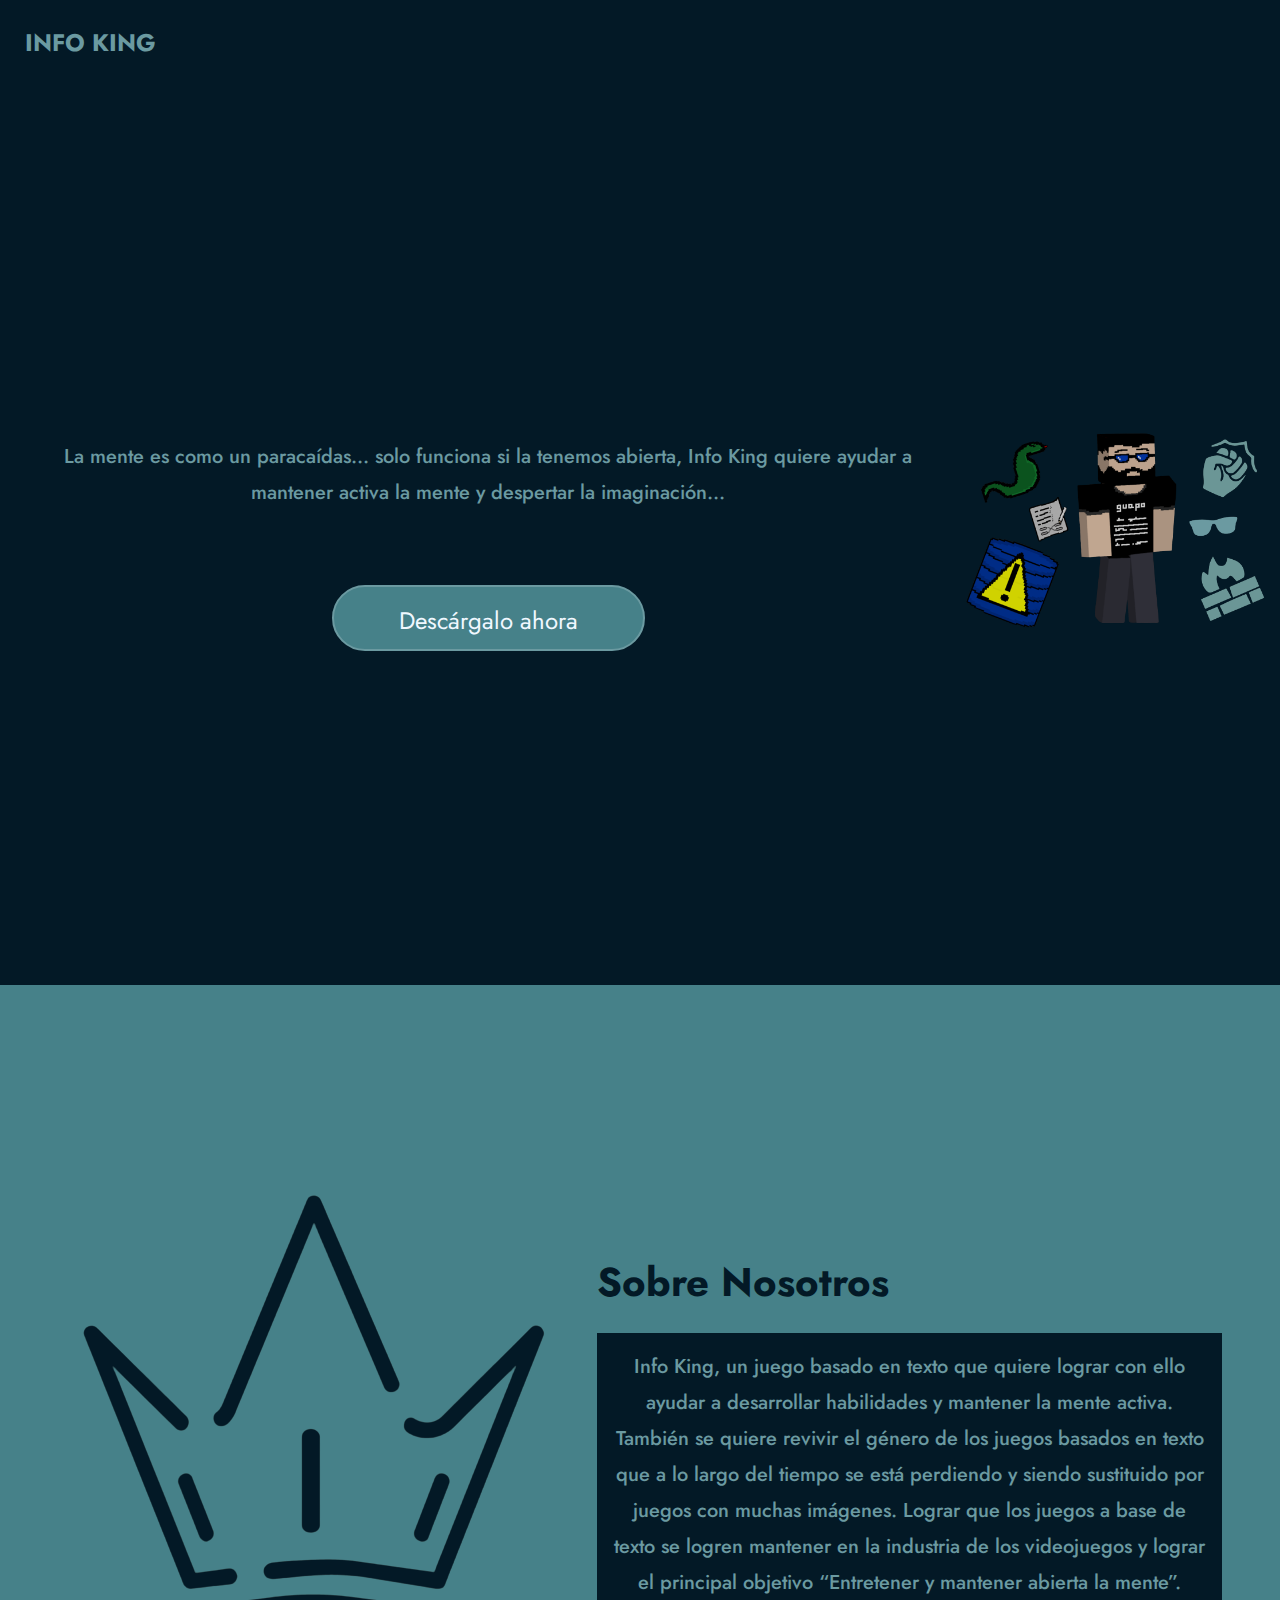
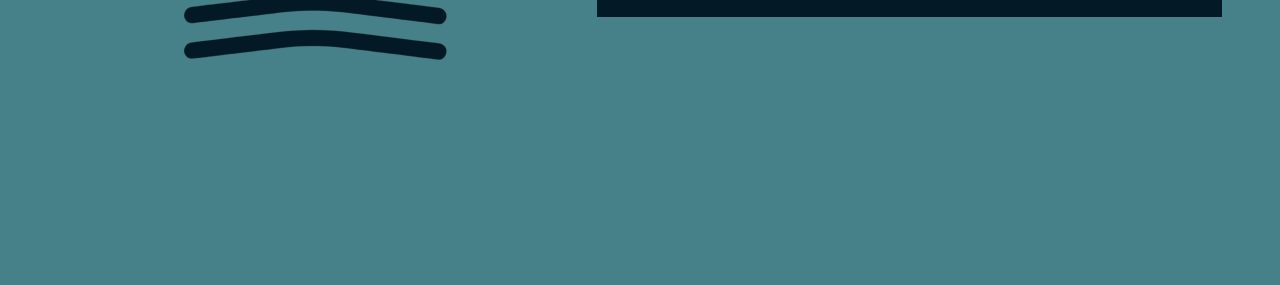
==== index.html @ e47e90f5 "Landing Page" ====
<!DOCTYPE html>
<html lang="en">
<head>
    <meta charset="UTF-8">
    <meta name="viewport" content="width=device-width, initial-scale=1.0">
    <link rel="stylesheet" href="assets/css/style.css">
    <link rel="shortcut icon" href="./img/logoinfoking-removebg-preview.ico" type="image/x-icon">

    <title> Info King </title>
</head>
<body>
    <nav id="backnav">
        <h2 id="title"> INFO KING </h2>
    </nav>
    <section id="background">
        <div id="inicio">
            <h2 id="titulo1">
                La mente es como un paracaídas… solo funciona si la tenemos abierta, Info
                King quiere ayudar a mantener activa la mente y despertar la imaginación…
            </h2>
            <div id="contbtn">
                <button class="btn">
                    Descárgalo ahora
                </button>
            </div>
        </div>
        <div>
            <img id="logo" src="./img/imgprincipal-removebg-preview.png" alt="Logo Info King">
        </div>
    </section>
    <section id="background1">
        <img id="imglogo" src="./img/logoblue.png" alt="logo">
        <div id="Info">
            <h1 id="title2">
                Sobre Nosotros
            </h1>
            <div id="conttitule2">
                <h2 id="titulo2">
                    Info King, un juego basado en texto que quiere lograr con ello ayudar a
                    desarrollar habilidades y mantener la mente activa. También se quiere revivir
                    el género de los juegos basados en texto que a lo largo del tiempo se está
                    perdiendo y siendo sustituido por juegos con muchas imágenes.
                    Lograr que los juegos a base de texto se logren mantener en la industria de
                    los videojuegos y lograr el principal objetivo “Entretener y mantener abierta la
                    mente”.
                </h2>
            </div>
        </div>
    </section>
</body>
</html>
---- assets/css/style.css ----
@import url('https://fonts.googleapis.com/css2?family=Jost:wght@400;500;600;700&display=swap');

*{
    box-sizing: border-box;
    margin: 0;
    font-family: 'Jost', sans-serif;

}
#backnav {
    background-color: #031926;
    background-repeat: no-repeat;
    background-size: cover;
    background-position: center;
}
#background {
    background-color: #031926;
    background-repeat: no-repeat;
    background-size: cover ;
    background-position: center;

    width: 100%;
    min-height: 100vh;

    display: flex;
    flex-direction: row;
    align-items: center;
    align-content: center;
}

#background1 {
    background-color: #468189;
    background-repeat: no-repeat;
    background-size: cover;
    background-position: center;
    width: 100%;
    min-height: 100vh;

    display: flex;
    flex-direction: row;
    align-items: center;
    align-content: center;
}


#title {
    color: #6B9AA1;
    font-family: 'Jost', sans-serif;
    padding: 25px;
}

#titulo1 {
    color: #6B9AA1;
    font-family: 'Jost', sans-serif;
    padding: 20px;
    text-align: center;
    position: relative;
    font-size: 20px;
    font-weight: 500;
    line-height: 36px;
}

#title2 {
    color: #031926;
    font-family: 'Jost', sans-serif;
    font-weight: bold;
    font-size: 40px;
    margin-left: 5%;
    margin-bottom: 3%;
}
#titulo2 {
    color: #6B9AA1;
    font-family: 'Jost', sans-serif;
    padding: 16px;
    text-align: center;
    position: relative;
    font-size: 20px;
    font-weight: 500;
    line-height: 36px;
}

#conttitule2 {
    background-color: #031926;
    margin-left: 5%;
    margin-right: 8%;
}

.btn {
    padding: 1rem;
    width: 313px;
    height: 66px;

    border-radius: 50px;
    color: aliceblue;
    border: 2px solid #6B9AA1;
    position: relative;

    font-size: 1.5rem;
    background-color:  #468189;
}

.btn:hover {
    background-color: #6B9AA1;
    color: aliceblue;
}

#inicio {
    display: flex;
    flex-direction: column;
    align-items: center;
    align-content: center;
    width: 50%;
    min-width: 100vh;
    margin-left: 3%;

}

#logo {
    height: 100%;
    width: 100%;
    margin-left: 2%
}

.opacity {
    width: 100%;
    min-height: 100vh;
    margin: 0;
    position:absolute ;
    background-color: #031926;
    opacity: 60%;
}

#contbtn {
    padding-top: 6%;
}

#imglogo {
    margin-left: 5%;
}

@media only screen and (max-width : 901px) {
    #background {
        flex-direction: column-reverse;
        min-width: 100vh;
        align-items: flex-start;
        justify-content: center;
        align-items: center;
    }
}
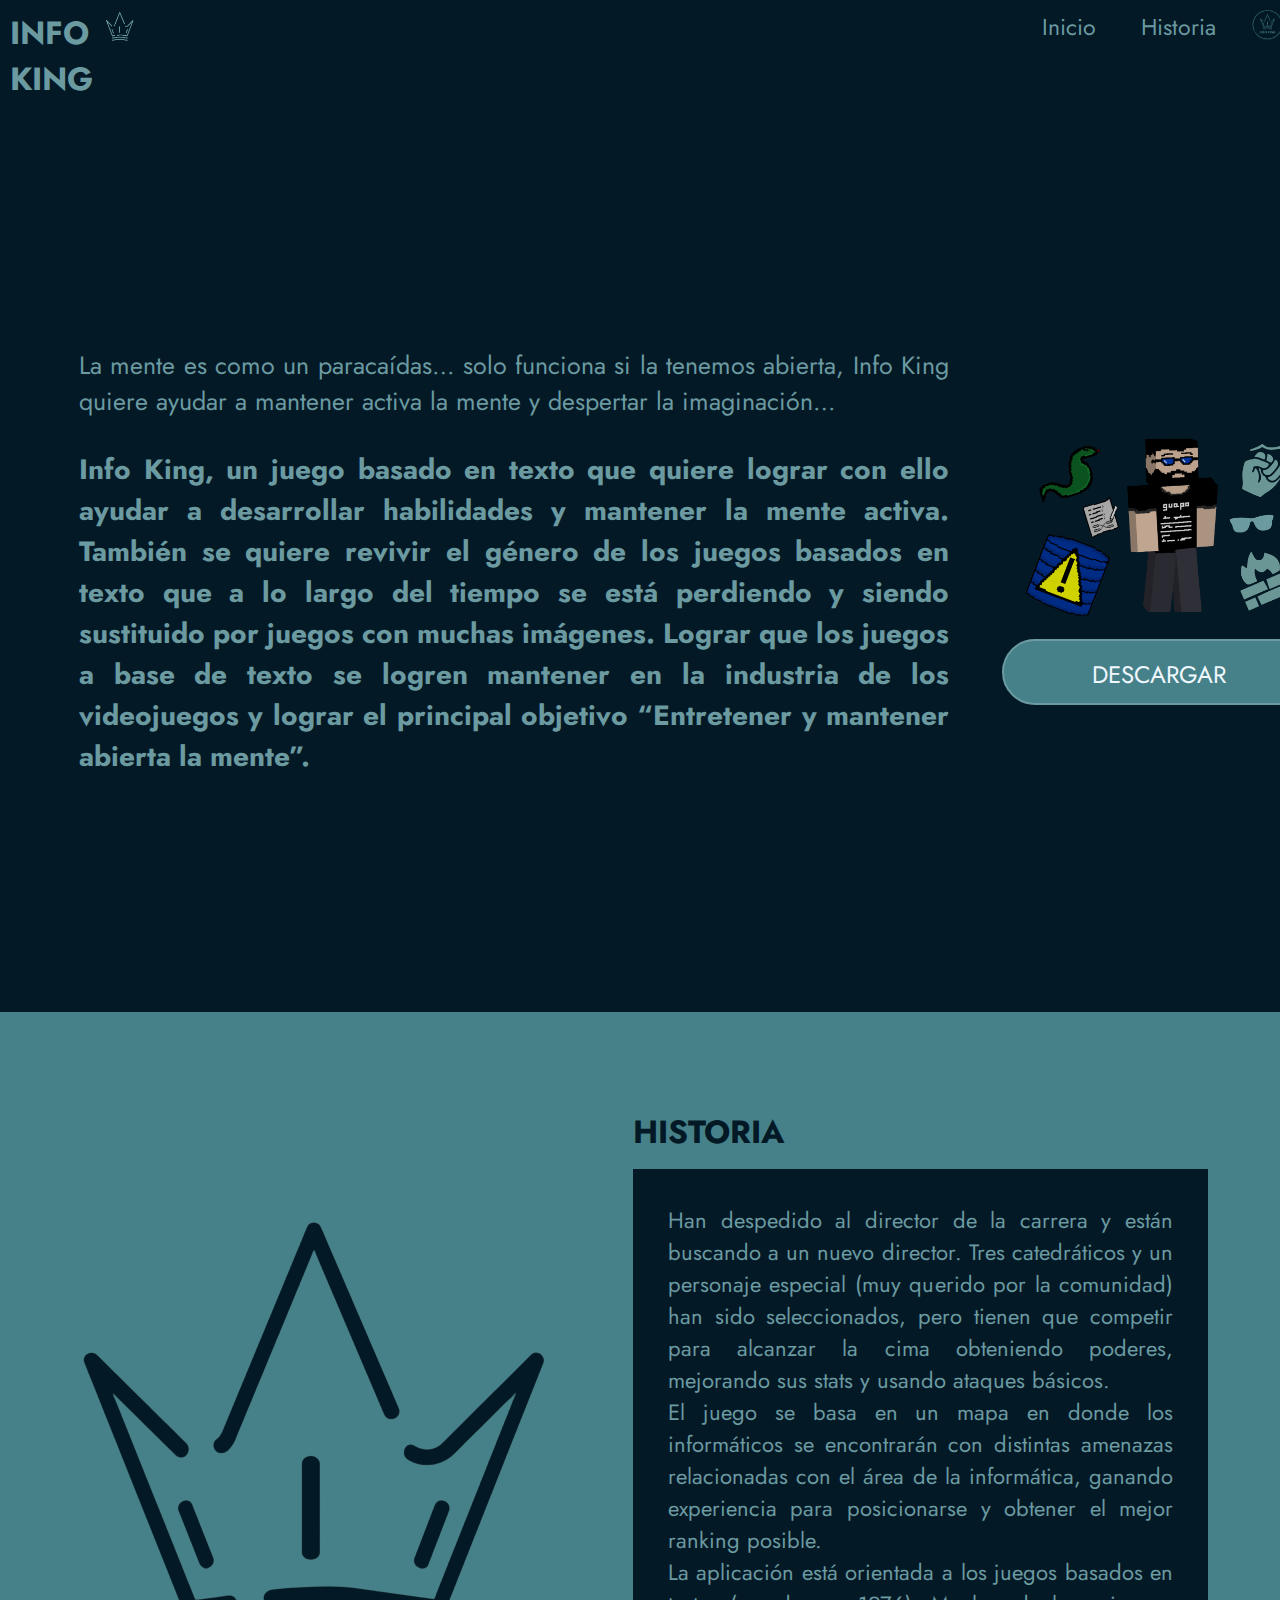
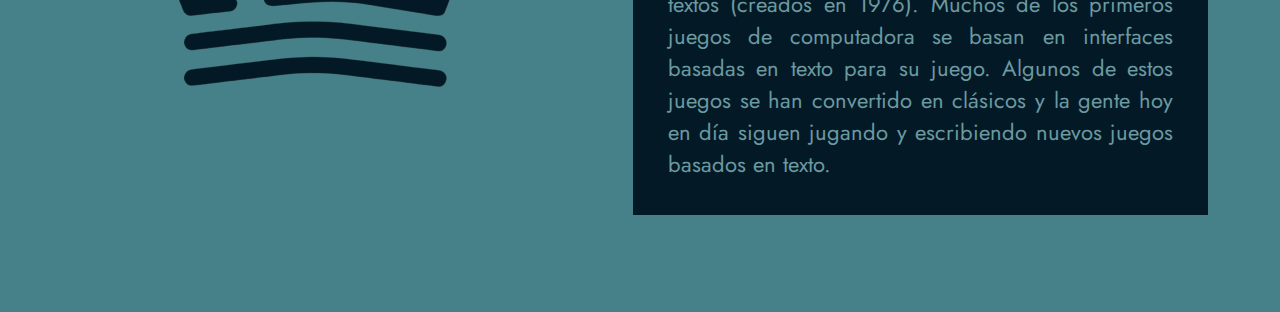
==== commit f0a34543: "Landing Page" ====
--- a/index.html
+++ b/index.html
@@ -7,43 +7,70 @@
     <link rel="shortcut icon" href="./img/logoinfoking-removebg-preview.ico" type="image/x-icon">
 
     <title> Info King </title>
+    <nav id="backnav">
+        <h1 id="title"> INFO KING</h1>
+        <img id="imgnav" src="./img/logik.png" alt="logonav">
+        <div id="contnav">
+            <a class="nav" href="#background"> Inicio </a>
+            <a class="nav" href="#background1"> Historia </a>
+            <img id="imgnav1" src="./img/logo_infoking (2).png" alt="logonav">
+
+        </div>
+    </nav>
 </head>
-<body>
-    <nav id="backnav">
-        <h2 id="title"> INFO KING </h2>
-    </nav>
+<body id="body">
+
     <section id="background">
         <div id="inicio">
-            <h2 id="titulo1">
+            <p id="titulo1">
                 La mente es como un paracaídas… solo funciona si la tenemos abierta, Info
                 King quiere ayudar a mantener activa la mente y despertar la imaginación…
-            </h2>
+            </p>
+            <p id="titulo2">
+                Info King, un juego basado en texto que quiere lograr con ello ayudar a
+                desarrollar habilidades y mantener la mente activa. También se quiere revivir
+                el género de los juegos basados en texto que a lo largo del tiempo se está
+                perdiendo y siendo sustituido por juegos con muchas imágenes.
+                Lograr que los juegos a base de texto se logren mantener en la industria de
+                los videojuegos y lograr el principal objetivo “Entretener y mantener abierta la
+                mente”.
+            </p>
+        </div>
+            
+        <div id="contlogbtn">
+            <img id="logo" src="./img/imgprincipal-removebg-preview.png" alt="Logo Info King">
             <div id="contbtn">
                 <button class="btn">
-                    Descárgalo ahora
+                    DESCARGAR
                 </button>
             </div>
         </div>
-        <div>
-            <img id="logo" src="./img/imgprincipal-removebg-preview.png" alt="Logo Info King">
-        </div>
     </section>
+
     <section id="background1">
         <img id="imglogo" src="./img/logoblue.png" alt="logo">
         <div id="Info">
             <h1 id="title2">
-                Sobre Nosotros
+                HISTORIA
             </h1>
-            <div id="conttitule2">
-                <h2 id="titulo2">
-                    Info King, un juego basado en texto que quiere lograr con ello ayudar a
-                    desarrollar habilidades y mantener la mente activa. También se quiere revivir
-                    el género de los juegos basados en texto que a lo largo del tiempo se está
-                    perdiendo y siendo sustituido por juegos con muchas imágenes.
-                    Lograr que los juegos a base de texto se logren mantener en la industria de
-                    los videojuegos y lograr el principal objetivo “Entretener y mantener abierta la
-                    mente”.
-                </h2>
+            <div id="conttext">
+                <p id="texto3">
+                    Han despedido al director de la carrera y están buscando a un
+                    nuevo director. Tres catedráticos y un personaje especial (muy
+                    querido por la comunidad) han sido seleccionados, pero tienen
+                    que competir para alcanzar la cima obteniendo poderes,
+                    mejorando sus stats y usando ataques básicos. <br >
+                    El juego se basa en un mapa en donde los informáticos se
+                    encontrarán con distintas amenazas relacionadas con el área de
+                    la informática, ganando experiencia para posicionarse y
+                    obtener el mejor ranking posible. <br>
+                    La aplicación está orientada a los juegos basados en textos
+                    (creados en 1976). Muchos de los primeros juegos de
+                    computadora se basan en interfaces basadas en texto para su
+                    juego. Algunos de estos juegos se han convertido en clásicos y
+                    la gente hoy en día siguen jugando y escribiendo nuevos
+                    juegos basados en texto.
+                </p>
             </div>
         </div>
     </section>
--- a/assets/css/style.css
+++ b/assets/css/style.css
@@ -6,12 +6,49 @@
     font-family: 'Jost', sans-serif;
 
 }
+head {
+    background-color: #031926;
+    width: 100%;
+    height: 100%;
+}
 #backnav {
     background-color: #031926;
     background-repeat: no-repeat;
-    background-size: cover;
+    background-size: contain;
     background-position: center;
-}
+    display: flex;
+    flex-direction: row;
+    width: 100%;
+}
+.nav {
+    list-style: none;
+    overflow: hidden;
+    text-decoration: none;
+    list-style: none;
+    color: #6B9AA1;
+    font-family: 'Jost', sans-serif;
+    font-size: 23px;
+    padding: 10px;
+    margin-left: 25px;
+
+}
+#imgnav{
+    margin-top: 10px;
+    width: 34px;
+    height: 34px;
+}
+#imgnav1{
+    margin-top: 8px;
+    width: 34px;
+    height: 34px;
+    margin-left: 25px;
+}
+#contnav{
+    display: flex;
+    flex-direction: row;
+    margin-left: 68%;
+}
+
 #background {
     background-color: #031926;
     background-repeat: no-repeat;
@@ -45,43 +82,55 @@
 #title {
     color: #6B9AA1;
     font-family: 'Jost', sans-serif;
-    padding: 25px;
+    padding: 10px;
 }
 
 #titulo1 {
     color: #6B9AA1;
     font-family: 'Jost', sans-serif;
-    padding: 20px;
-    text-align: center;
-    position: relative;
-    font-size: 20px;
-    font-weight: 500;
-    line-height: 36px;
+    padding: 15px;
+    position: relative; 
+    text-align: justify;
+    font-size:25px;
 }
 
 #title2 {
     color: #031926;
     font-family: 'Jost', sans-serif;
+    font-size: xx-large;
+    margin-left: 10%;
+    margin-bottom: 2%;
+}
+#titulo2 {
+    color: #6B9AA1;
+    font-family: 'Jost', sans-serif;
+    padding: 15px;
+    text-align: justify;
     font-weight: bold;
-    font-size: 40px;
-    margin-left: 5%;
-    margin-bottom: 3%;
-}
-#titulo2 {
-    color: #6B9AA1;
-    font-family: 'Jost', sans-serif;
-    padding: 16px;
-    text-align: center;
-    position: relative;
-    font-size: 20px;
-    font-weight: 500;
-    line-height: 36px;
+    font-size: 28px;
+
 }
 
 #conttitule2 {
     background-color: #031926;
     margin-left: 5%;
     margin-right: 8%;
+}
+
+#conttext {
+    background-color: #031926;
+    margin-left: 10%;
+    margin-right: 10%;
+
+}
+
+#texto3 {
+    color: #6B9AA1;
+    font-family: 'Jost', sans-serif;
+    padding: 35px;
+    text-align: justify;
+    position: relative;
+    font-size: 22px;
 }
 
 .btn {
@@ -110,7 +159,7 @@
     align-content: center;
     width: 50%;
     min-width: 100vh;
-    margin-left: 3%;
+    margin-left: 5%;
 
 }
 
@@ -129,20 +178,62 @@
     opacity: 60%;
 }
 
-#contbtn {
-    padding-top: 6%;
+#contlogbtn {
+    display: flex;
+    flex-direction: column;
+    justify-content: center;
+    align-items: center;
+    align-content: center;
+    margin-left: 3%;
 }
 
 #imglogo {
     margin-left: 5%;
-}
+    align-content: center;
+}
+
 
 @media only screen and (max-width : 901px) {
     #background {
+        width: 100%;
+        padding: 5%;
         flex-direction: column-reverse;
         min-width: 100vh;
         align-items: flex-start;
         justify-content: center;
         align-items: center;
     }
+    #backnav{
+        width: 100%;
+    }
+    html {
+        min-width: 100%;
+        min-height: 100%;
+        margin: 0;
+    
+    }
+    #background1 {
+        width: 100%;
+        padding: 5%;
+        flex-direction: column-reverse;
+        min-width: 100vh;
+        align-items: flex-start;
+        justify-content: center;
+        align-items: center;
+    }
+
+    #inicio{
+        padding: 5%;
+    }
+}
+
+@media only screen and (min-width : 1224px) {
+    html{
+        min-width: 100%;
+        min-height: 100%;
+        margin: 0;
+    
+    }
+    
+
 }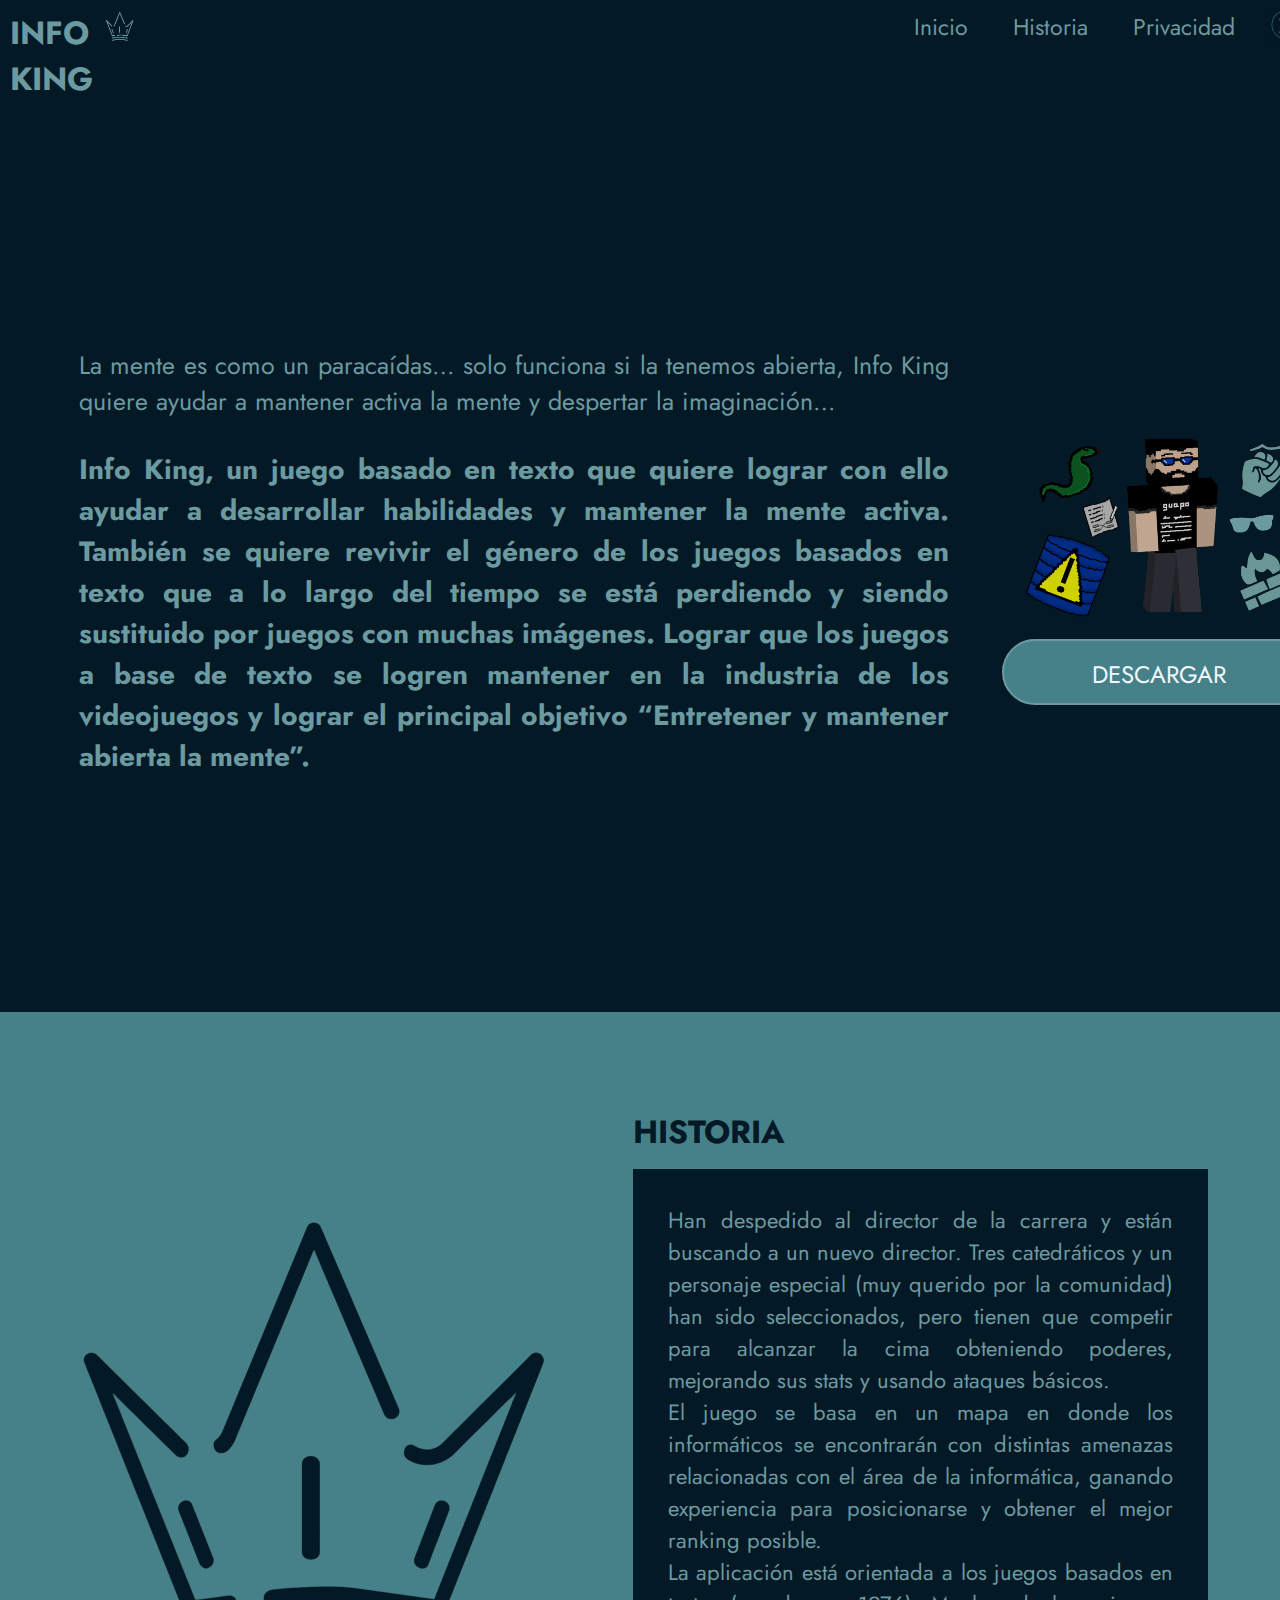
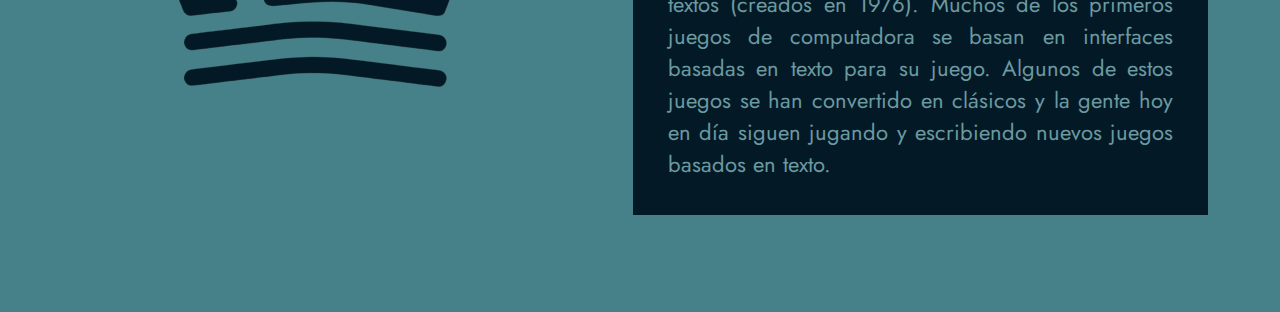
==== commit 3c14f237: "privacity" ====
--- a/index.html
+++ b/index.html
@@ -13,6 +13,7 @@
         <div id="contnav">
             <a class="nav" href="#background"> Inicio </a>
             <a class="nav" href="#background1"> Historia </a>
+            <a class="nav" href="./privacity.html"> Privacidad </a>
             <img id="imgnav1" src="./img/logo_infoking (2).png" alt="logonav">
 
         </div>
--- a/assets/css/style.css
+++ b/assets/css/style.css
@@ -6,19 +6,14 @@
     font-family: 'Jost', sans-serif;
 
 }
-head {
-    background-color: #031926;
-    width: 100%;
-    height: 100%;
-}
+
 #backnav {
     background-color: #031926;
     background-repeat: no-repeat;
-    background-size: contain;
-    background-position: center;
-    display: flex;
-    flex-direction: row;
-    width: 100%;
+    background-size: cover;
+    background-position: center;
+    display: flex;
+    flex-direction: row;
 }
 .nav {
     list-style: none;
@@ -46,7 +41,7 @@
 #contnav{
     display: flex;
     flex-direction: row;
-    margin-left: 68%;
+    margin-left: 58%;
 }
 
 #background {
@@ -129,7 +124,7 @@
     font-family: 'Jost', sans-serif;
     padding: 35px;
     text-align: justify;
-    position: relative;
+    position: relative; 
     font-size: 22px;
 }
 
@@ -188,15 +183,14 @@
 }
 
 #imglogo {
+    width: 50%;
     margin-left: 5%;
     align-content: center;
 }
 
 
-@media only screen and (max-width : 901px) {
+@media only screen and (max-width : 900px) {
     #background {
-        width: 100%;
-        padding: 5%;
         flex-direction: column-reverse;
         min-width: 100vh;
         align-items: flex-start;
@@ -204,36 +198,99 @@
         align-items: center;
     }
     #backnav{
-        width: 100%;
-    }
-    html {
-        min-width: 100%;
-        min-height: 100%;
-        margin: 0;
+        min-width: 100vh;
+        padding: 2%;
+        justify-content: space-around;
+    }
+    #contnav {
+        margin-left: 20%;
+    }
     
-    }
     #background1 {
-        width: 100%;
-        padding: 5%;
         flex-direction: column-reverse;
         min-width: 100vh;
         align-items: flex-start;
         justify-content: center;
         align-items: center;
+        
     }
 
     #inicio{
-        padding: 5%;
-    }
-}
-
-@media only screen and (min-width : 1224px) {
-    html{
-        min-width: 100%;
-        min-height: 100%;
-        margin: 0;
-    
-    }
-    
-
-}+        padding-right: 5%;
+        padding-bottom: 3%;
+    }
+    #Info{
+        padding-top: 3%;
+        padding-bottom: 3%;
+    }
+
+    #bodycont {
+        padding: 25px;
+    }
+
+}
+
+/* css for privacity.html */
+
+#bodycont {
+    background-color: #031926;
+    padding-left: 1.5%;
+    padding-right: 1.5%;
+    margin-bottom: 1.5%;
+}
+
+.titlepriv {
+    color:#468189;
+    font-family: 'Jost', sans-serif;
+    padding-top: 16px;
+}
+
+.titlepriv1 {
+    color:#468189;
+    font-family: 'Jost', sans-serif;
+}
+
+.parrafopriv {
+    color: #6B9AA1;
+    font-family: 'Jost', sans-serif;
+    padding-top: 8px;
+}
+
+.navpriv {
+    list-style: none;
+    overflow: hidden;
+    text-decoration: none;
+    list-style: none;
+    color: #6B9AA1;
+    font-family: 'Jost', sans-serif;
+    font-weight: bold;
+}
+#backnavpriv {
+    background-color: #031926;
+    background-repeat: no-repeat;
+    background-size: cover;
+    background-position: center;
+    display: flex;
+    flex-direction: row;
+    justify-content: flex-end;
+    margin-top: 12px;
+}
+
+#titlepriv {
+    color: #6B9AA1;
+    font-family: 'Jost', sans-serif;
+    font-weight: bold;
+
+}
+#imgnavpriv {
+    width: 34px;
+    height: 34px;
+    margin-left: 10px;
+}
+
+@media only screen and (max-width : 900px) {
+    #bodycont {
+        padding: 25px;
+    }
+
+}
